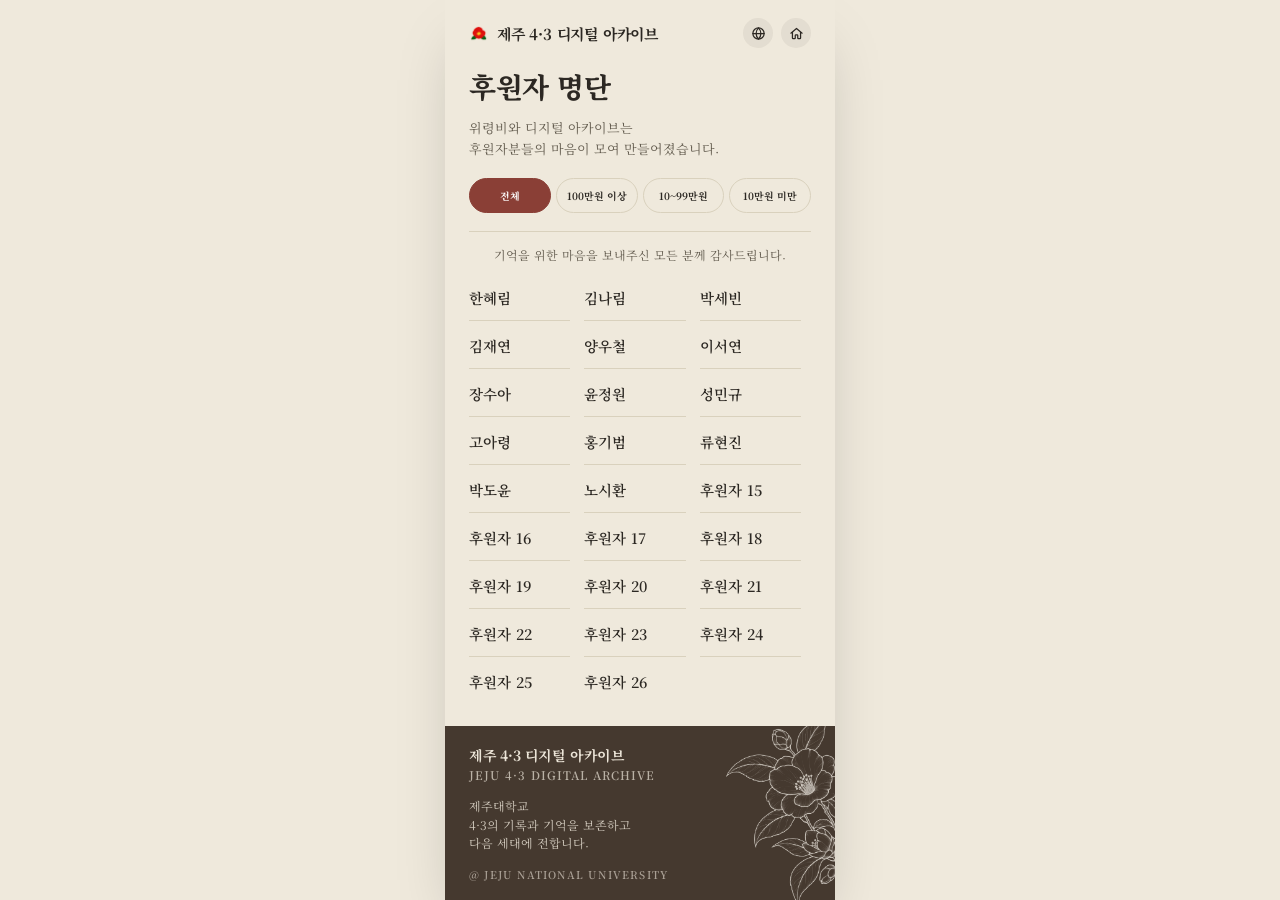
==== donors.html @ c9ee01ea "Add files via upload" ====
<!DOCTYPE html>
<html lang="ko">
<head>
<meta charset="UTF-8">
<meta name="viewport" content="width=device-width, initial-scale=1.0, maximum-scale=1.0, viewport-fit=cover">
<title>후원자 명단 | 제주 4·3 디지털 아카이브</title>
<meta name="description" content="위령비와 디지털 아카이브를 만드는 데 마음을 모아주신 후원자분들을 소개합니다.">
<link rel="preconnect" href="https://fonts.googleapis.com">
<link rel="preconnect" href="https://fonts.gstatic.com" crossorigin>
<link href="https://fonts.googleapis.com/css2?family=Noto+Serif+KR:wght@400;500;700;900&family=Noto+Serif+JP:wght@400;500;700;900&display=swap" rel="stylesheet">
<link rel="stylesheet" href="assets/site.css?v=3">
<style>
  .page-title{
    margin: 6px 24px 0;
    font-weight:800;
    font-size: 28px;
    letter-spacing:-0.5px;
    color: var(--ink);
  }
  .lede{
    margin: 12px 24px 0;
    font-size: 13px;
    line-height:1.6;
    color: var(--ink-soft);
  }

  /* ---------- 금액 구간 필터: 4개가 한 줄에 항상 다 들어오도록 ---------- */
  .filter-row{
    margin-top: 18px;
    padding: 0 24px;
    display:flex;
    gap: 5px;
  }
  .filter-row button{
    flex: 1 1 0;
    min-width:0;
    border: 1.5px solid var(--line);
    background: transparent;
    color: var(--ink);
    border-radius: 999px;
    padding: 9px 4px;
    font-family: "Noto Serif KR", "Noto Serif JP", serif;
    font-size: 10px;
    font-weight:700;
    white-space:nowrap;
    overflow:hidden;
    text-overflow:ellipsis;
    text-align:center;
    cursor:pointer;
  }
  .filter-row button.active{
    background: var(--maroon);
    border-color: var(--maroon);
    color: #fff;
  }

  .divider{
    margin: 18px 24px 0;
    height:1px;
    background: var(--line);
  }
  .thanks-note{
    margin: 14px 24px 0;
    text-align:center;
    font-size: 12px;
    color: var(--ink-soft);
  }

  /* ---------- 후원자 명단: 이 영역만 내부 스크롤 (테두리 없이, 다른 텍스트와 같은 여백으로 정렬) ---------- */
  .donor-panel{
    margin: 24px 24px 0;
    padding-right: 10px;
    height: 415px;
    overflow-y: auto;
    scrollbar-width: thin;
    scrollbar-color: #c9a49c rgba(138,63,54,0.07);
  }
  .donor-panel::-webkit-scrollbar{ width:6px; }
  .donor-panel::-webkit-scrollbar-track{ background: rgba(138,63,54,0.07); border-radius: 999px; }
  .donor-panel::-webkit-scrollbar-thumb{ background: rgba(138,63,54,0.45); border-radius: 999px; }
  .donor-panel::-webkit-scrollbar-thumb:hover{ background: rgba(138,63,54,0.65); }
  .donor-grid{
    display:grid;
    grid-template-columns: repeat(3, 1fr);
    column-gap: 14px;
    row-gap: 0;
    padding-bottom: 4px;
  }
  .donor-grid .name{
    padding: 0 0 12px;
    margin-bottom: 14px;
    border-bottom: 1px solid var(--line);
    font-size: 14.5px;
    font-weight:600;
    color: var(--ink);
  }
  .donor-empty{
    padding: 40px 4px 0;
    text-align:center;
    font-size: 12.5px;
    color: var(--ink-soft);
    line-height:1.6;
  }

</style>
</head>
<body>
<div id="stage">
<div class="screen" id="screen">

  <!-- Header -->
  <header class="header">
    <img class="mark" src="assets/camellia-mark.png" alt="">
    <span class="title">제주 4·3 디지털 아카이브</span>
    <div class="lang-wrap">
      <button class="lang-btn" id="langBtn" aria-label="언어 선택">
        <svg viewBox="0 0 24 24" fill="none" stroke="currentColor" stroke-width="2" stroke-linecap="round" stroke-linejoin="round"><circle cx="12" cy="12" r="9"/><path d="M3 12h18"/><path d="M12 3c2.5 2.5 3.8 5.5 3.8 9s-1.3 6.5-3.8 9c-2.5-2.5-3.8-5.5-3.8-9S9.5 5.5 12 3Z"/></svg>
      </button>
      <div class="lang-dropdown" id="langDropdown"></div>
    </div>
    <a class="home-btn" href="index.html" aria-label="홈으로">
      <svg viewBox="0 0 24 24" fill="none" stroke="currentColor" stroke-width="2" stroke-linecap="round" stroke-linejoin="round"><path d="M3 11.5 12 4l9 7.5"/><path d="M5.5 10v9a1 1 0 0 0 1 1H9a1 1 0 0 0 1-1v-4a1 1 0 0 1 1-1h2a1 1 0 0 1 1 1v4a1 1 0 0 0 1 1h2.5a1 1 0 0 0 1-1v-9"/></svg>
    </a>
  </header>

  <h1 class="page-title" id="pageTitle">후원자 명단</h1>
  <p class="lede" id="lede">위령비와 디지털 아카이브는<br>후원자분들의 마음이 모여 만들어졌습니다.</p>

  <!-- 금액 구간 필터 -->
  <div class="filter-row" id="filterRow">
    <button type="button" class="active" data-filter="all">전체</button>
    <button type="button" data-filter="high">100만원 이상</button>
    <button type="button" data-filter="mid">10~99만원</button>
    <button type="button" data-filter="low">10만원 미만</button>
  </div>

  <div class="divider"></div>
  <p class="thanks-note" id="thanksNote">기억을 위한 마음을 보내주신 모든 분께 감사드립니다.</p>

  <!-- 후원자 명단: 이 상자 안에서만 스크롤된다 (내용은 JS가 채운다) -->
  <div class="donor-panel" id="donorPanel"></div>

  <!-- Footer -->
  <footer class="footer">
    <div class="kr">제주 4·3 디지털 아카이브</div>
    <div class="en">JEJU 4·3 DIGITAL ARCHIVE</div>
    <p class="msg">제주대학교<br>4·3의 기록과 기억을 보존하고<br>다음 세대에 전합니다.</p>
    <div class="univ">@ JEJU NATIONAL UNIVERSITY</div>
    <img class="bloom" src="assets/camellia-line.png" alt="">
  </footer>

</div>
</div>

<script src="assets/fit-screen.js"></script>
<script src="assets/lang-switch.js?v=3"></script>
<script>
  // tier: "high"(100만원 이상) / "mid"(10~99만원) / "low"(10만원 미만).
  // 실제 후원 구간 정보를 알려주시면 각 이름에 채워 넣을게요 — 지금은 구간 없이 "전체"에만 표시됩니다.
  const DONORS = [
    { name: "한혜림" }, { name: "김나림" }, { name: "박세빈" },
    { name: "김재연" }, { name: "양우철" }, { name: "이서연" },
    { name: "장수아" }, { name: "윤정원" }, { name: "성민규" },
    { name: "고아령" }, { name: "홍기범" }, { name: "류현진" },
    { name: "박도윤" }, { name: "노시환" }
    // ↓ 아래는 스크롤 동작을 보여주기 위한 임시 자리표시자입니다.
    // 실제 후원자 명단(15번째 분부터)을 알려주시면 이 부분을 그대로 교체할게요.
    ,
    { name: "후원자 15" }, { name: "후원자 16" }, { name: "후원자 17" },
    { name: "후원자 18" }, { name: "후원자 19" }, { name: "후원자 20" },
    { name: "후원자 21" }, { name: "후원자 22" }, { name: "후원자 23" },
    { name: "후원자 24" }, { name: "후원자 25" }, { name: "후원자 26" }
  ];

  // ---------- 다국어 번역 (기계번역 초안 — 공개 전 원어민 검수 권장) ----------
  const I18N = {
    ko: {
      pageTitle: "후원자 명단",
      lede: "위령비와 디지털 아카이브는<br>후원자분들의 마음이 모여 만들어졌습니다.",
      filters: { all: "전체", high: "100만원 이상", mid: "10~99만원", low: "10만원 미만" },
      thanksNote: "기억을 위한 마음을 보내주신 모든 분께 감사드립니다.",
      emptySuffix: " 구간 정보가<br>아직 등록되지 않았습니다."
    },
    en: {
      pageTitle: "List of Supporters",
      lede: "The memorial and this digital archive<br>were made possible by our supporters' generosity.",
      filters: { all: "All", high: "₩1M+", mid: "₩100K–999K", low: "Under 100K" },
      thanksNote: "Thank you for contributing to this remembrance.",
      emptySuffix: " tier information<br>has not been registered yet."
    },
    zh: {
      pageTitle: "捐助者名单",
      lede: "纪念碑与数字档案馆<br>是由各位捐助者的心意汇聚而成。",
      filters: { all: "全部", high: "100万韩元以上", mid: "10~99万韩元", low: "10万韩元以下" },
      thanksNote: "感谢每一位为铭记历史献出心意的朋友。",
      emptySuffix: " 区间的信息<br>尚未登记。"
    },
    ja: {
      pageTitle: "後援者名簿",
      lede: "慰霊碑とデジタルアーカイブは、<br>後援者の皆様の心が集まって作られました。",
      filters: { all: "全体", high: "100万ウォン超", mid: "10~99万ウォン", low: "10万ウォン未満" },
      thanksNote: "記憶のために心を寄せてくださった皆様に感謝します。",
      emptySuffix: "区間の情報が<br>まだ登録されていません。"
    }
  };

  let currentLang = "ko";

  const donorPanel = document.getElementById("donorPanel");
  const filterButtons = Array.from(document.querySelectorAll(".filter-row button"));

  function render(filter) {
    const t = I18N[currentLang] || I18N.ko;
    const list = filter === "all" ? DONORS : DONORS.filter(function (d) { return d.tier === filter; });
    donorPanel.innerHTML = "";

    if (list.length === 0) {
      const empty = document.createElement("p");
      empty.className = "donor-empty";
      empty.innerHTML = t.filters[filter] + t.emptySuffix;
      donorPanel.appendChild(empty);
    } else {
      const grid = document.createElement("div");
      grid.className = "donor-grid";
      list.forEach(function (d) {
        const el = document.createElement("div");
        el.className = "name";
        el.textContent = d.name;
        grid.appendChild(el);
      });
      donorPanel.appendChild(grid);
    }
    donorPanel.scrollTop = 0;
    if (window.__fitScreen) window.__fitScreen();
  }

  function currentFilter() {
    const active = filterButtons.find(function (b) { return b.classList.contains("active"); });
    return active ? active.dataset.filter : "all";
  }

  filterButtons.forEach(function (btn) {
    btn.addEventListener("click", function () {
      filterButtons.forEach(function (b) { b.classList.toggle("active", b === btn); });
      render(btn.dataset.filter);
    });
  });

  window.__applyLanguage = function (lang) {
    currentLang = lang;
    const t = I18N[lang] || I18N.ko;
    document.getElementById("pageTitle").textContent = t.pageTitle;
    document.getElementById("lede").innerHTML = t.lede;
    document.getElementById("thanksNote").textContent = t.thanksNote;
    filterButtons[0].textContent = t.filters.all;
    filterButtons[1].textContent = t.filters.high;
    filterButtons[2].textContent = t.filters.mid;
    filterButtons[3].textContent = t.filters.low;
    render(currentFilter());
  };

  render("all");
</script>
</body>
</html>
---- assets/site.css ----
:root{
  --bg: #efe9dc;
  --ink: #2c2823;
  --ink-soft: #635c4f; /* 배경(--bg)과의 대비를 WCAG AA(4.5:1) 이상으로 살짝 더 진하게 조정 */
  --line: #d9d1bd;
  --maroon: #8a3f36;
  --olive: #4a5738;
  --olive-dark: #3a4429;
  --footer: #45392f;
  --footer-ink: #ece5d8;
  --placeholder: #cdc4b0; /* 사진/3D 자리표시자: 배경과 더 잘 구분되도록 */
}
*{ box-sizing: border-box; -webkit-tap-highlight-color: transparent; }
html,body{ margin:0; padding:0; height:100%; overscroll-behavior:none; }
body{
  /* 화면 비율이 390:900과 다른 기기에서는 카드 위아래(또는 양옆)로 틈이 생기는데,
     배경색을 카드(--bg)와 같게 맞춰서 그 틈이 보이지 않도록 한다 */
  background: var(--bg);
  color: var(--ink);
  /* 일본어 글자가 "Noto Serif KR"에 없어서 OS 기본 글꼴로 대체되며 줄 높이가 미묘하게 달라지던 문제 때문에 "Noto Serif JP"를 추가했다 */
  font-family: "Noto Serif KR", "Noto Serif JP", serif;
  overflow:hidden;
  position:fixed;
  inset:0;
  width:100%;
}

/* Stage centers and scales the fixed-size phone screen to fit any viewport with no scrolling */
#stage{
  position:fixed;
  inset:0;
  width:100vw;
  height:100dvh;
  display:flex;
  align-items:center;
  justify-content:center;
  overflow:hidden;
}
.screen{
  width:390px;
  min-height: 900px; /* 모든 페이지가 같은 크기의 카드로 보이도록 고정 (fit-screen.js의 DESIGN_HEIGHT와 동일) */
  flex: 0 0 auto;
  background: var(--bg);
  display:flex;
  flex-direction:column;
  box-shadow: 0 30px 60px -20px rgba(0,0,0,0.25);
}

/* ---------- Header (shared across pages) ---------- */
.header{
  display:flex;
  align-items:center;
  gap:8px;
  padding: 18px 24px 12px;
}
.header .mark{ width:20px; height:auto; flex-shrink:0; display:block; }
.header .title{
  font-size:15px;
  line-height:1.4;
  font-weight:700;
  letter-spacing:-0.2px;
}
.header .home-btn{
  width:30px; height:30px;
  flex-shrink:0;
  display:flex;
  align-items:center;
  justify-content:center;
  border-radius:50%;
  background: rgba(44,40,35,0.06);
  color: var(--ink);
}
.header .home-btn svg{ width:15px; height:15px; }
.header .home-btn:active{ background: rgba(44,40,35,0.12); }

/* ---------- Language switcher (shared across pages) ---------- */
.header .lang-wrap{
  position:relative;
  margin-left:auto; /* 홈 버튼이 있든 없든, 이 묶음이 오른쪽으로 밀려 붙는다 */
  flex-shrink:0;
}
.header .lang-btn{
  width:30px; height:30px;
  flex-shrink:0;
  display:flex;
  align-items:center;
  justify-content:center;
  border-radius:50%;
  border:0;
  background: rgba(44,40,35,0.06);
  color: var(--ink);
  cursor:pointer;
  padding:0;
}
.header .lang-btn svg{ width:15px; height:15px; }
.header .lang-btn:active{ background: rgba(44,40,35,0.12); }

.lang-dropdown{
  position:absolute;
  top: calc(100% + 8px);
  right:0;
  width: 132px;
  background: var(--bg);
  border: 1px solid var(--line);
  border-radius: 14px;
  box-shadow: 0 16px 32px -12px rgba(44,40,35,0.3);
  padding: 6px;
  z-index: 50;
  opacity:0;
  transform: translateY(-6px) scale(0.97);
  pointer-events:none;
  transition: opacity .16s ease, transform .16s ease;
}
.lang-dropdown.open{
  opacity:1;
  transform: translateY(0) scale(1);
  pointer-events:auto;
}
.lang-dropdown button{
  display:flex;
  align-items:center;
  justify-content:space-between;
  width:100%;
  border:0;
  background:transparent;
  padding: 9px 10px;
  border-radius: 9px;
  font-family:"Noto Serif KR", "Noto Serif JP", serif;
  font-size:13px;
  font-weight:600;
  color: var(--ink);
  cursor:pointer;
  text-align:left;
}
.lang-dropdown button:active{ background: rgba(44,40,35,0.07); }
.lang-dropdown button.active{ color: var(--maroon); font-weight:700; }
.lang-dropdown button .dot{
  width:6px; height:6px;
  border-radius:50%;
  background: var(--maroon);
  opacity:0;
  flex-shrink:0;
}
.lang-dropdown button.active .dot{ opacity:1; }

/* ---------- Footer (shared across pages) ---------- */
.footer{
  margin-top: auto; /* 콘텐츠가 짧아도 항상 카드 맨 아래에 붙는다 */
  position:relative;
  background: var(--footer);
  color: var(--footer-ink);
  padding: 20px 24px 18px;
  overflow:hidden;
}
.footer .kr{
  font-size:14px;
  line-height:1.4;
  font-weight:700;
  letter-spacing:-0.2px;
}
.footer .en{
  margin-top:2px;
  font-size:11.5px;
  line-height:1.4;
  font-weight:600;
  letter-spacing:1px;
  color: rgba(236,229,216,0.7);
}
.footer .msg{
  margin-top: 14px;
  font-size:12px;
  line-height:1.55;
  color: rgba(236,229,216,0.85);
  max-width: 190px;
  position:relative;
  z-index:2;
}
.footer .univ{
  margin-top:14px;
  font-size:10.5px;
  font-weight:600;
  letter-spacing:1.2px;
  color: rgba(236,229,216,0.6);
  position:relative;
  z-index:2;
}
.footer .bloom{
  position:absolute;
  right:-8px; bottom:-6px;
  width: 172px;
  height:auto;
  opacity:0.85;
  z-index:1;
}
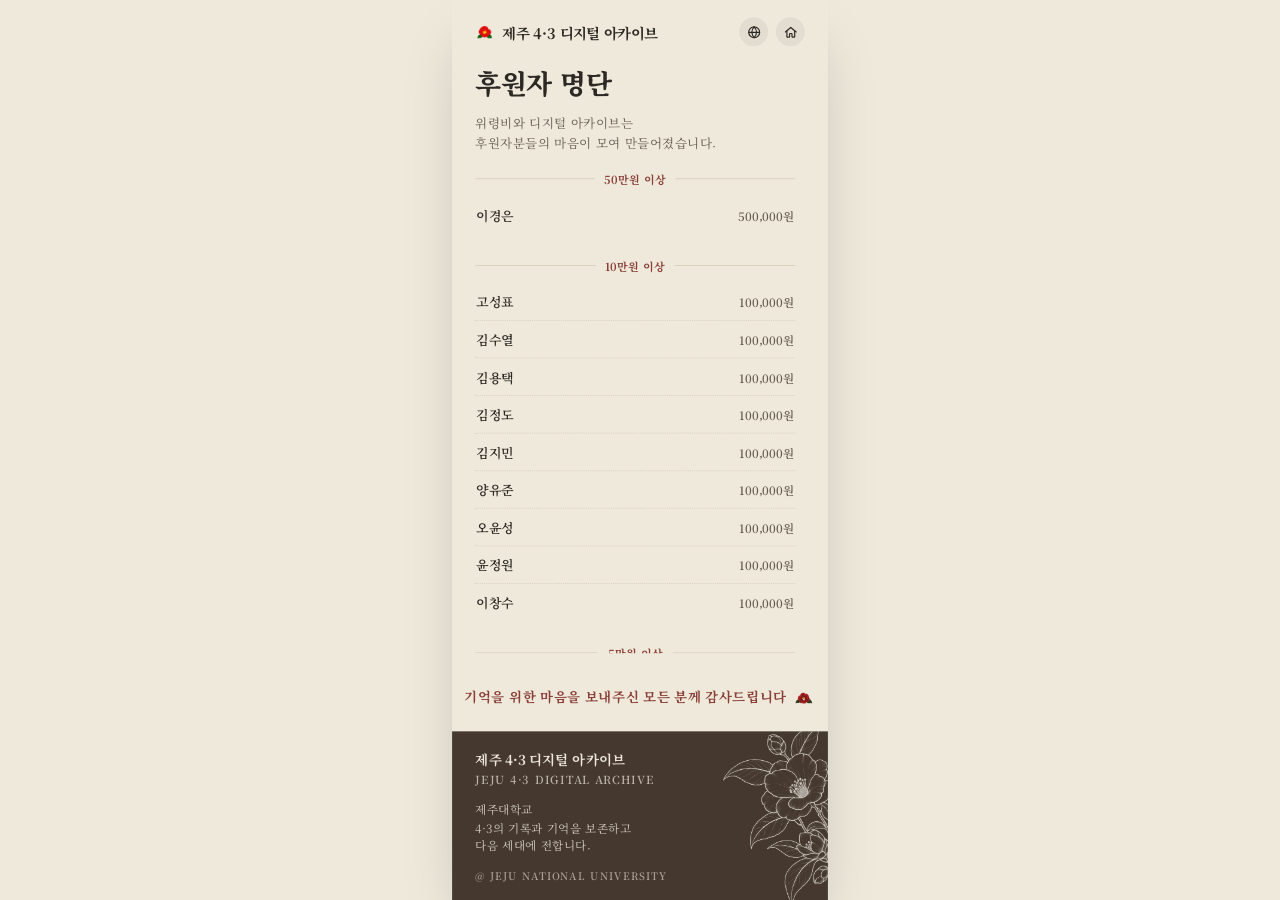
==== commit 96d88bc4: "2차" ====
--- a/donors.html
+++ b/donors.html
@@ -23,54 +23,34 @@
     line-height:1.6;
     color: var(--ink-soft);
   }
-
-  /* ---------- 금액 구간 필터: 4개가 한 줄에 항상 다 들어오도록 ---------- */
-  .filter-row{
-    margin-top: 18px;
-    padding: 0 24px;
+  .thanks-row{
     display:flex;
-    gap: 5px;
-  }
-  .filter-row button{
-    flex: 1 1 0;
-    min-width:0;
-    border: 1.5px solid var(--line);
-    background: transparent;
-    color: var(--ink);
-    border-radius: 999px;
-    padding: 9px 4px;
-    font-family: "Noto Serif KR", "Noto Serif JP", serif;
-    font-size: 10px;
+    align-items:center;
+    justify-content:center;
+    gap: 7px;
+    margin: 34px 14px 26px;
+  }
+  .thanks-row img{
+    width: 23px;
+    height:auto;
+    flex-shrink:0;
+    transform: translateY(3px);
+  }
+  .thanks-note{
+    margin:0;
+    font-size: 14px;
     font-weight:700;
+    letter-spacing:0.1px;
+    color: var(--maroon);
     white-space:nowrap;
-    overflow:hidden;
-    text-overflow:ellipsis;
-    text-align:center;
-    cursor:pointer;
-  }
-  .filter-row button.active{
-    background: var(--maroon);
-    border-color: var(--maroon);
-    color: #fff;
-  }
-
-  .divider{
-    margin: 18px 24px 0;
-    height:1px;
-    background: var(--line);
-  }
-  .thanks-note{
-    margin: 14px 24px 0;
-    text-align:center;
-    font-size: 12px;
-    color: var(--ink-soft);
   }
 
   /* ---------- 후원자 명단: 이 영역만 내부 스크롤 (테두리 없이, 다른 텍스트와 같은 여백으로 정렬) ---------- */
   .donor-panel{
-    margin: 24px 24px 0;
+    margin: 18px 24px 0;
     padding-right: 10px;
-    height: 415px;
+    padding-bottom: 10px;
+    height: 500px;
     overflow-y: auto;
     scrollbar-width: thin;
     scrollbar-color: #c9a49c rgba(138,63,54,0.07);
@@ -79,12 +59,59 @@
   .donor-panel::-webkit-scrollbar-track{ background: rgba(138,63,54,0.07); border-radius: 999px; }
   .donor-panel::-webkit-scrollbar-thumb{ background: rgba(138,63,54,0.45); border-radius: 999px; }
   .donor-panel::-webkit-scrollbar-thumb:hover{ background: rgba(138,63,54,0.65); }
+
+  /* ---------- 구간 제목: 양옆에 선이 들어간 소제목 ---------- */
+  .tier-section{ margin-top: 26px; }
+  .tier-section:first-child{ margin-top: 0; }
+  .tier-head{
+    display:flex;
+    align-items:center;
+    gap: 10px;
+    margin: 0 0 10px;
+  }
+  .tier-head::before, .tier-head::after{
+    content:"";
+    flex: 1 1 auto;
+    height:1px;
+    background: var(--line);
+  }
+  .tier-head span{
+    font-size: 11.5px;
+    font-weight:700;
+    letter-spacing: 0.4px;
+    color: var(--maroon);
+    white-space:nowrap;
+  }
+
+  /* 1만원 이상: 이름 + 금액이 점선으로 연결되는 한 줄 */
+  .donor-row{
+    display:flex;
+    align-items:baseline;
+    justify-content:space-between;
+    gap: 10px;
+    padding: 9px 1px;
+    border-bottom: 1px dotted var(--line);
+    font-size: 13.5px;
+  }
+  .donor-row:last-child{ border-bottom: 0; }
+  .donor-row .nm{
+    font-weight:600;
+    color: var(--ink);
+    flex-shrink:0;
+  }
+  .donor-row .amt{
+    font-size: 12px;
+    font-weight:600;
+    color: var(--ink-soft);
+    flex-shrink:0;
+  }
+
+  /* 1만원 미만: 이름만, 3열 그리드 */
   .donor-grid{
     display:grid;
     grid-template-columns: repeat(3, 1fr);
     column-gap: 14px;
     row-gap: 0;
-    padding-bottom: 4px;
   }
   .donor-grid .name{
     padding: 0 0 12px;
@@ -93,13 +120,6 @@
     font-size: 14.5px;
     font-weight:600;
     color: var(--ink);
-  }
-  .donor-empty{
-    padding: 40px 4px 0;
-    text-align:center;
-    font-size: 12.5px;
-    color: var(--ink-soft);
-    line-height:1.6;
   }
 
 </style>
@@ -126,19 +146,13 @@
   <h1 class="page-title" id="pageTitle">후원자 명단</h1>
   <p class="lede" id="lede">위령비와 디지털 아카이브는<br>후원자분들의 마음이 모여 만들어졌습니다.</p>
 
-  <!-- 금액 구간 필터 -->
-  <div class="filter-row" id="filterRow">
-    <button type="button" class="active" data-filter="all">전체</button>
-    <button type="button" data-filter="high">100만원 이상</button>
-    <button type="button" data-filter="mid">10~99만원</button>
-    <button type="button" data-filter="low">10만원 미만</button>
-  </div>
-
-  <div class="divider"></div>
-  <p class="thanks-note" id="thanksNote">기억을 위한 마음을 보내주신 모든 분께 감사드립니다.</p>
-
   <!-- 후원자 명단: 이 상자 안에서만 스크롤된다 (내용은 JS가 채운다) -->
   <div class="donor-panel" id="donorPanel"></div>
+
+  <div class="thanks-row">
+    <p class="thanks-note" id="thanksNote">기억을 위한 마음을 보내주신 모든 분께 감사드립니다</p>
+    <img src="assets/camellia-bloom.png" alt="">
+  </div>
 
   <!-- Footer -->
   <footer class="footer">
@@ -155,96 +169,194 @@
 <script src="assets/fit-screen.js"></script>
 <script src="assets/lang-switch.js?v=3"></script>
 <script>
-  // tier: "high"(100만원 이상) / "mid"(10~99만원) / "low"(10만원 미만).
-  // 실제 후원 구간 정보를 알려주시면 각 이름에 채워 넣을게요 — 지금은 구간 없이 "전체"에만 표시됩니다.
+  // amountWon: 후원 금액(원 단위, 실제 후원 내역 그대로). 1만원 이상인 분만 금액을 표기하고,
+  // 1만원 미만인 분은 이름만 표기한다.
   const DONORS = [
-    { name: "한혜림" }, { name: "김나림" }, { name: "박세빈" },
-    { name: "김재연" }, { name: "양우철" }, { name: "이서연" },
-    { name: "장수아" }, { name: "윤정원" }, { name: "성민규" },
-    { name: "고아령" }, { name: "홍기범" }, { name: "류현진" },
-    { name: "박도윤" }, { name: "노시환" }
-    // ↓ 아래는 스크롤 동작을 보여주기 위한 임시 자리표시자입니다.
-    // 실제 후원자 명단(15번째 분부터)을 알려주시면 이 부분을 그대로 교체할게요.
-    ,
-    { name: "후원자 15" }, { name: "후원자 16" }, { name: "후원자 17" },
-    { name: "후원자 18" }, { name: "후원자 19" }, { name: "후원자 20" },
-    { name: "후원자 21" }, { name: "후원자 22" }, { name: "후원자 23" },
-    { name: "후원자 24" }, { name: "후원자 25" }, { name: "후원자 26" }
+    { name: "이경은", amountWon: 500000 },
+
+    { name: "김지민", amountWon: 100000 }, { name: "김정도", amountWon: 100000 },
+    { name: "김용택", amountWon: 100000 }, { name: "양유준", amountWon: 100000 },
+    { name: "윤정원", amountWon: 100000 }, { name: "고성표", amountWon: 100000 },
+    { name: "이창수", amountWon: 100000 }, { name: "김수열", amountWon: 100000 },
+    { name: "오윤성", amountWon: 100000 },
+
+    { name: "박세빈", amountWon: 51000 },
+    { name: "김상미", amountWon: 50000 }, { name: "송지은", amountWon: 50000 },
+    { name: "주홍재", amountWon: 50000 }, { name: "김남훈", amountWon: 50000 },
+    { name: "양예린", amountWon: 50000 }, { name: "홍성진", amountWon: 50000 },
+    { name: "양재혁", amountWon: 50000 }, { name: "김　민", amountWon: 50000 },
+    { name: "조현준", amountWon: 50000 }, { name: "강동희", amountWon: 50000 },
+    { name: "고예훈", amountWon: 50000 }, { name: "김수빈", amountWon: 50000 },
+    { name: "양준혁", amountWon: 50000 }, { name: "오청한", amountWon: 50000 },
+    { name: "김승희", amountWon: 50000 }, { name: "채호진", amountWon: 50000 },
+    { name: "김나경", amountWon: 50000 }, { name: "오화선", amountWon: 50000 },
+    { name: "이동현", amountWon: 50000 }, { name: "신민섭", amountWon: 50000 },
+    { name: "이건웅", amountWon: 50000 }, { name: "손세호", amountWon: 50000 },
+
+    { name: "허승현", amountWon: 44000 },
+    { name: "장동현", amountWon: 43000 }, { name: "임한성", amountWon: 43000 },
+    { name: "김　준", amountWon: 43000 }, { name: "이성호", amountWon: 43000 },
+    { name: "성민규", amountWon: 43000 }, { name: "김세헌", amountWon: 43000 },
+    { name: "박진우", amountWon: 30000 }, { name: "박건도", amountWon: 30000 },
+    { name: "김민규", amountWon: 30000 }, { name: "전호현", amountWon: 30000 },
+    { name: "신동원", amountWon: 30000 }, { name: "이제령", amountWon: 30000 },
+    { name: "강민지", amountWon: 30000 }, { name: "서재원", amountWon: 30000 },
+    { name: "박주영", amountWon: 30000 },
+    { name: "한정연", amountWon: 20000 }, { name: "양우철", amountWon: 20000 },
+    { name: "고다은", amountWon: 20000 }, { name: "김재연", amountWon: 20000 },
+    { name: "정승환", amountWon: 10403 }, { name: "김경진", amountWon: 10043 },
+    { name: "박경재", amountWon: 10043 },
+    { name: "고승철", amountWon: 10000 }, { name: "원준성", amountWon: 10000 },
+    { name: "강지환", amountWon: 10000 }, { name: "전진수", amountWon: 10000 },
+    { name: "김소희", amountWon: 10000 }, { name: "김지후", amountWon: 10000 },
+    { name: "박정연", amountWon: 10000 }, { name: "강야성", amountWon: 10000 },
+    { name: "고준혁", amountWon: 10000 }, { name: "한혜림", amountWon: 10000 },
+    { name: "김나림", amountWon: 10000 }, { name: "이지혁", amountWon: 10000 },
+    { name: "이상준", amountWon: 10000 }, { name: "강시후", amountWon: 10000 },
+    { name: "고아령", amountWon: 10000 }, { name: "양유하", amountWon: 10000 },
+    { name: "강광식", amountWon: 10000 }, { name: "고은정", amountWon: 10000 },
+    { name: "김다완", amountWon: 10000 }, { name: "고예리", amountWon: 10000 },
+    { name: "김혜원", amountWon: 10000 }, { name: "유서연", amountWon: 10000 },
+    { name: "임지훈", amountWon: 10000 }, { name: "서경훈", amountWon: 10000 },
+    { name: "좌혜진", amountWon: 10000 }, { name: "여준호", amountWon: 10000 },
+    { name: "박영선", amountWon: 10000 }, { name: "홍수지", amountWon: 10000 },
+    { name: "고효경", amountWon: 10000 }, { name: "강혜림", amountWon: 10000 },
+    { name: "오재원", amountWon: 10000 }, { name: "손민형", amountWon: 10000 },
+    { name: "강창훈", amountWon: 10000 },
+
+    // ---- 1만원 미만: 이름만 표기 ----
+    { name: "주홍재" }, { name: "장동현" }, { name: "오유성" },
+    { name: "윤태희" }, { name: "임태경" },
+    { name: "조준범" }, { name: "윤채은" }, { name: "오성현" },
+    { name: "이　수" }, { name: "김민채" }, { name: "고영민" },
+    { name: "홍기범" }, { name: "문강혁" }, { name: "김현규" },
+    { name: "이지은" }, { name: "한도훈" }, { name: "김동철" },
+    { name: "박준혁" },
+    { name: "박정민" }, { name: "최승진" }, { name: "강현준" },
+    { name: "윤영인" }, { name: "김민건" }, { name: "전세진" },
+    { name: "고보건" }, { name: "김은빈" }, { name: "최인영" },
+    { name: "이민욱" },
+    { name: "임동진" }, { name: "고민서" },
+    { name: "전성민" }, { name: "윤지혜" },
+    { name: "이은진" }, { name: "고승진" }, { name: "박승현" },
+    { name: "강다연" }, { name: "강지운" }, { name: "권경욱" },
+    { name: "강찬희" }, { name: "현권우" }, { name: "김의환" },
+    { name: "홍지형" },
+    { name: "김혁수" }
   ];
+
+  // 금액이 높은 순으로, 같은 금액끼리는 가나다순으로 정렬
+  // (구간은 금액대로 나뉘므로, 전체를 한 번만 정렬해두면 각 구간 안에서도 그대로 적용된다)
+  DONORS.sort(function (a, b) {
+    const aw = typeof a.amountWon === "number" ? a.amountWon : -1;
+    const bw = typeof b.amountWon === "number" ? b.amountWon : -1;
+    if (aw !== bw) return bw - aw;
+    return a.name.replace(/\s/g, "").localeCompare(b.name.replace(/\s/g, ""), "ko");
+  });
+
+  // 구간 경계(원 단위): 100만 / 50만 / 10만 / 5만 / 1만. 1만원 미만은 금액 없이 이름만.
+  const TIERS = [
+    { key: "t100", min: 1000000 },
+    { key: "t50", min: 500000 },
+    { key: "t10", min: 100000 },
+    { key: "t5", min: 50000 },
+    { key: "t1", min: 10000 },
+    { key: "under", min: 0 }
+  ];
+  function tierOf(d) {
+    if (typeof d.amountWon !== "number") return "under";
+    for (let i = 0; i < TIERS.length; i++) {
+      if (d.amountWon >= TIERS[i].min) return TIERS[i].key;
+    }
+    return "under";
+  }
 
   // ---------- 다국어 번역 (기계번역 초안 — 공개 전 원어민 검수 권장) ----------
   const I18N = {
     ko: {
       pageTitle: "후원자 명단",
       lede: "위령비와 디지털 아카이브는<br>후원자분들의 마음이 모여 만들어졌습니다.",
-      filters: { all: "전체", high: "100만원 이상", mid: "10~99만원", low: "10만원 미만" },
-      thanksNote: "기억을 위한 마음을 보내주신 모든 분께 감사드립니다.",
-      emptySuffix: " 구간 정보가<br>아직 등록되지 않았습니다."
+      thanksNote: "기억을 위한 마음을 보내주신 모든 분께 감사드립니다",
+      tiers: { t100: "100만원 이상", t50: "50만원 이상", t10: "10만원 이상", t5: "5만원 이상", t1: "1만원 이상", under: "1만원 미만" },
+      amount: function (w) { return w.toLocaleString("ko-KR") + "원"; }
     },
     en: {
       pageTitle: "List of Supporters",
       lede: "The memorial and this digital archive<br>were made possible by our supporters' generosity.",
-      filters: { all: "All", high: "₩1M+", mid: "₩100K–999K", low: "Under 100K" },
       thanksNote: "Thank you for contributing to this remembrance.",
-      emptySuffix: " tier information<br>has not been registered yet."
+      tiers: { t100: "₩1,000,000+", t50: "₩500,000+", t10: "₩100,000+", t5: "₩50,000+", t1: "₩10,000+", under: "Under ₩10,000" },
+      amount: function (w) { return "₩" + w.toLocaleString("en-US"); }
     },
     zh: {
       pageTitle: "捐助者名单",
       lede: "纪念碑与数字档案馆<br>是由各位捐助者的心意汇聚而成。",
-      filters: { all: "全部", high: "100万韩元以上", mid: "10~99万韩元", low: "10万韩元以下" },
       thanksNote: "感谢每一位为铭记历史献出心意的朋友。",
-      emptySuffix: " 区间的信息<br>尚未登记。"
+      tiers: { t100: "100万韩元以上", t50: "50万韩元以上", t10: "10万韩元以上", t5: "5万韩元以上", t1: "1万韩元以上", under: "1万韩元以下" },
+      amount: function (w) { return w.toLocaleString("zh-CN") + "韩元"; }
     },
     ja: {
       pageTitle: "後援者名簿",
       lede: "慰霊碑とデジタルアーカイブは、<br>後援者の皆様の心が集まって作られました。",
-      filters: { all: "全体", high: "100万ウォン超", mid: "10~99万ウォン", low: "10万ウォン未満" },
       thanksNote: "記憶のために心を寄せてくださった皆様に感謝します。",
-      emptySuffix: "区間の情報が<br>まだ登録されていません。"
+      tiers: { t100: "100万ウォン以上", t50: "50万ウォン以上", t10: "10万ウォン以上", t5: "5万ウォン以上", t1: "1万ウォン以上", under: "1万ウォン未満" },
+      amount: function (w) { return w.toLocaleString("ja-JP") + "ウォン"; }
     }
   };
 
   let currentLang = "ko";
 
   const donorPanel = document.getElementById("donorPanel");
-  const filterButtons = Array.from(document.querySelectorAll(".filter-row button"));
-
-  function render(filter) {
+
+  function render() {
     const t = I18N[currentLang] || I18N.ko;
-    const list = filter === "all" ? DONORS : DONORS.filter(function (d) { return d.tier === filter; });
     donorPanel.innerHTML = "";
 
-    if (list.length === 0) {
-      const empty = document.createElement("p");
-      empty.className = "donor-empty";
-      empty.innerHTML = t.filters[filter] + t.emptySuffix;
-      donorPanel.appendChild(empty);
-    } else {
-      const grid = document.createElement("div");
-      grid.className = "donor-grid";
-      list.forEach(function (d) {
-        const el = document.createElement("div");
-        el.className = "name";
-        el.textContent = d.name;
-        grid.appendChild(el);
-      });
-      donorPanel.appendChild(grid);
-    }
+    TIERS.forEach(function (tier) {
+      const list = DONORS.filter(function (d) { return tierOf(d) === tier.key; });
+      if (list.length === 0) return;
+
+      const section = document.createElement("div");
+      section.className = "tier-section";
+
+      const head = document.createElement("div");
+      head.className = "tier-head";
+      const headSpan = document.createElement("span");
+      headSpan.textContent = t.tiers[tier.key];
+      head.appendChild(headSpan);
+      section.appendChild(head);
+
+      if (tier.key === "under") {
+        const grid = document.createElement("div");
+        grid.className = "donor-grid";
+        list.forEach(function (d) {
+          const el = document.createElement("div");
+          el.className = "name";
+          el.textContent = d.name;
+          grid.appendChild(el);
+        });
+        section.appendChild(grid);
+      } else {
+        list.forEach(function (d) {
+          const row = document.createElement("div");
+          row.className = "donor-row";
+          const nm = document.createElement("span");
+          nm.className = "nm";
+          nm.textContent = d.name;
+          const amt = document.createElement("span");
+          amt.className = "amt";
+          amt.textContent = t.amount(d.amountWon);
+          row.appendChild(nm);
+          row.appendChild(amt);
+          section.appendChild(row);
+        });
+      }
+
+      donorPanel.appendChild(section);
+    });
+
     donorPanel.scrollTop = 0;
     if (window.__fitScreen) window.__fitScreen();
   }
-
-  function currentFilter() {
-    const active = filterButtons.find(function (b) { return b.classList.contains("active"); });
-    return active ? active.dataset.filter : "all";
-  }
-
-  filterButtons.forEach(function (btn) {
-    btn.addEventListener("click", function () {
-      filterButtons.forEach(function (b) { b.classList.toggle("active", b === btn); });
-      render(btn.dataset.filter);
-    });
-  });
 
   window.__applyLanguage = function (lang) {
     currentLang = lang;
@@ -252,14 +364,10 @@
     document.getElementById("pageTitle").textContent = t.pageTitle;
     document.getElementById("lede").innerHTML = t.lede;
     document.getElementById("thanksNote").textContent = t.thanksNote;
-    filterButtons[0].textContent = t.filters.all;
-    filterButtons[1].textContent = t.filters.high;
-    filterButtons[2].textContent = t.filters.mid;
-    filterButtons[3].textContent = t.filters.low;
-    render(currentFilter());
+    render();
   };
 
-  render("all");
+  render();
 </script>
 </body>
 </html>
